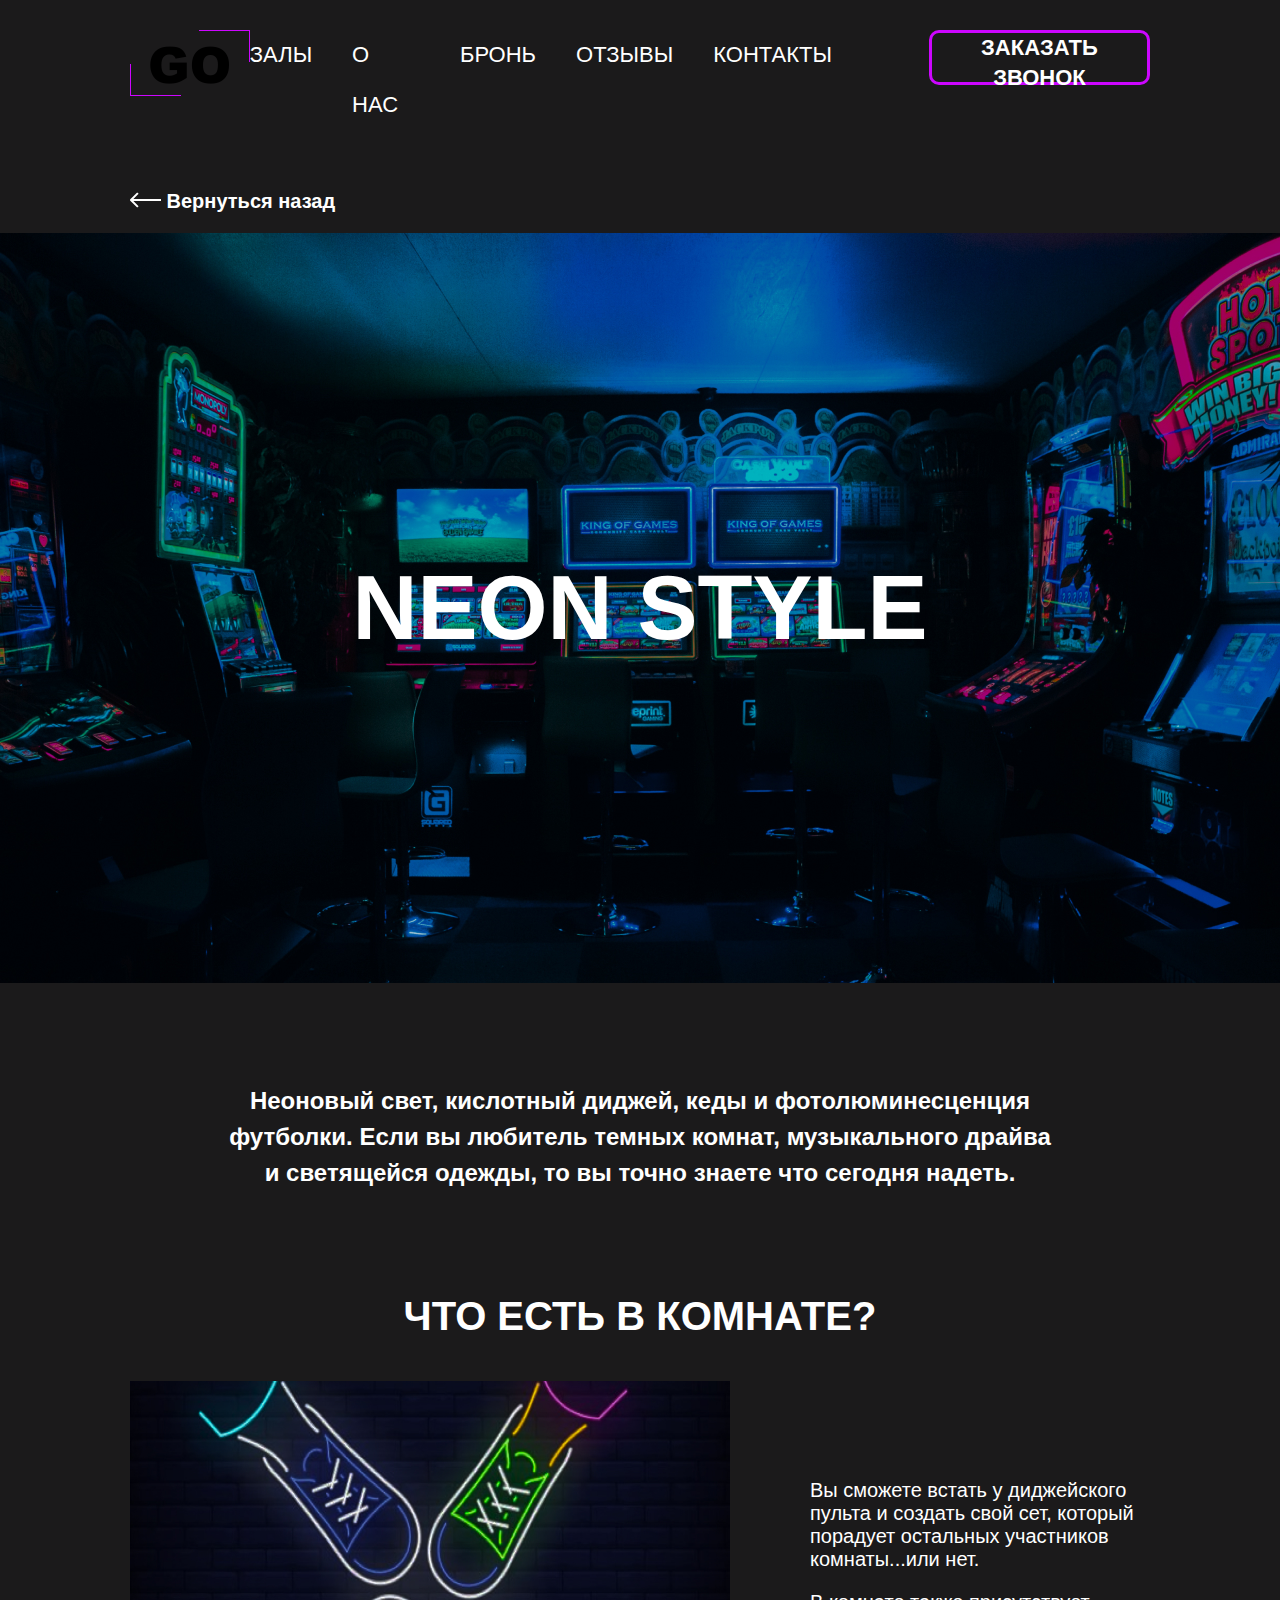
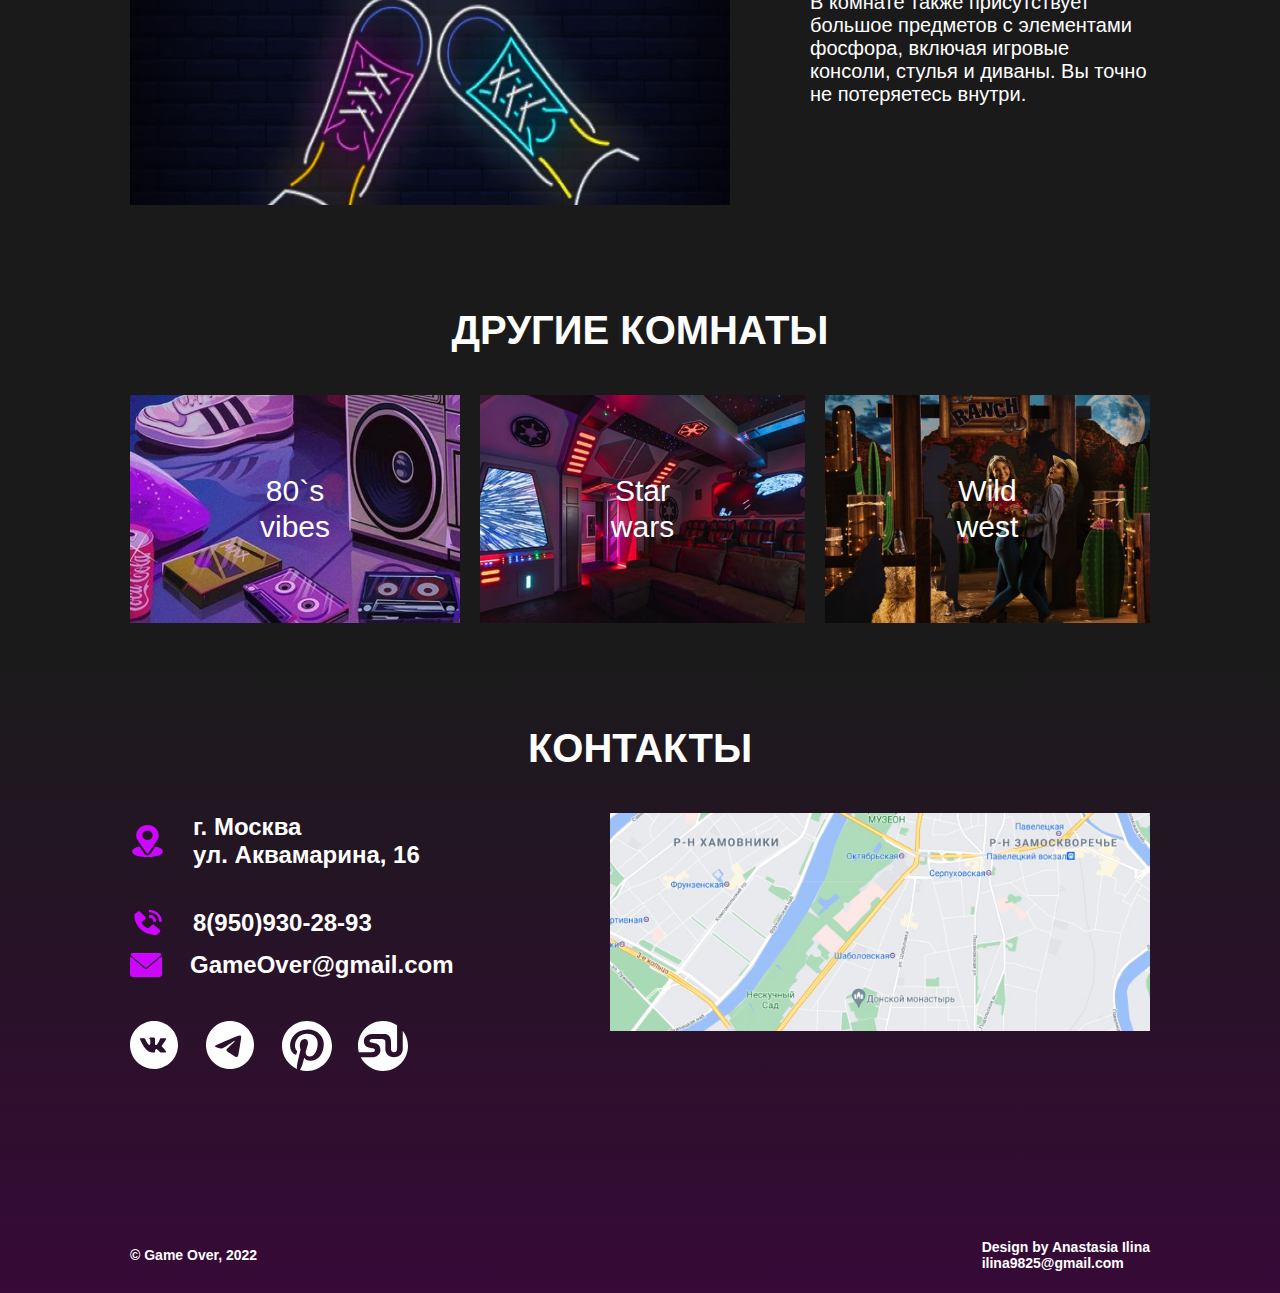
==== neonstyle.html @ 78359717 "course work" ====
<!DOCTYPE html>
<html lang="ru">

<head>
  <meta charset="UTF-8">
  <meta name="viewport" content="width=device-width, initial-scale=1.0">
  <link rel="icon" type="image/svg+xml" href="./img/icon.svg">
  <link rel="icon" type="image/png" href="./img/logo.png">
  <link rel="stylesheet" href="./style/index.css">
  <title>GO</title>

</head>

<body>
  <header class="header">
    <div class="container header__flex-wrapper">
      <button class="header__button-menu">
        <svg width="54" height="29" viewbox="0 0 54 29" fill="currentColor" xmlns="http://www.w3.org/2000/svg">
          <rect width="54" height="5" rx="2" />
          <rect y="12" width="54" height="5" rx="2" />
          <rect y="24" width="31" height="5" rx="2" />
        </svg>
      </button>

      <a href="#" class="header__link">
        <img src="./img/logo.png" alt="Логотип компании" class="header__logo">
      </a>
      <nav class="navigation visually-hidden-480px">
        <ul class="navigation__list visually-hidden-768px">
          <li class="navigation__item">
            <a href="#halls" class="navigation__link">Залы</a>
          </li>
          <li class="navigation__item">
            <a href="#about" class="navigation__link">О нас</a>
          </li>
          <li class="navigation__item">
            <a href="#booking" class="navigation__link">Бронь</a>
          </li>
          <li class="navigation__item">
            <a href="#reviews" class="navigation__link">Отзывы</a>
          </li>
          <li class="navigation__item">
            <a href="#contacts" class="navigation__link">Контакты</a>
          </li>
        </ul>
        <button class="navigation__button-call " type="button">заказать звонок</button>
      </nav>
    </div>
  </header>

  <main class="hall">
    <section class="hall-title">
      <div class="container margin-bottom-container">
        <a href="/index.html" class="hall-title__link-back">
          <svg width="31" height="16" viewBox="0 0 31 16" fill="currentColor" xmlns="http://www.w3.org/2000/svg"
            class="hall__link-back-svg">
            <path
              d="M0.292892 7.29289C-0.0976315 7.68342 -0.0976315 8.31658 0.292892 8.70711L6.65685 15.0711C7.04738 15.4616 7.68054 15.4616 8.07107 15.0711C8.46159 14.6805 8.46159 14.0474 8.07107 13.6569L2.41421 8L8.07107 2.34315C8.46159 1.95262 8.46159 1.31946 8.07107 0.928932C7.68054 0.538408 7.04738 0.538408 6.65685 0.928932L0.292892 7.29289ZM31 7L1 7V9L31 9V7Z"
              fill="white" />
          </svg>
          Вернуться назад</a>
      </div>
      <h2 class="hall__h2 bg__neon-style">neon style</h2>
    </section>

    <section class="hall__section">
      <div class="container ">
        <div class="hall__section-grid">
          <p class="hall__p">Неоновый свет, кислотный диджей, кеды и фотолюминесценция футболки. Если вы любитель темных
            комнат, музыкального драйва
            и светящейся одежды, то вы точно знаете что сегодня надеть.</p>

          <div class="hall__div-wrapper">
            <h3 class="hall__div-wrapper-h3  halls__title">Что есть в комнате?</h3>

            <img src="./img/neon_style.jpg" alt="" class="hall__div-wrapper-img">
            <div class="hall__div-wrapper-div">
              <p class="hall__div-wrapper-p">Вы сможете встать у диджейского пульта и создать свой сет, который порадует
                остальных участников
                комнаты...или нет.</p>

              <p class="hall__div-wrapper-p">В комнате также присутствует большое предметов с элементами фосфора,
                включая игровые консоли, стулья и
                диваны. Вы точно
                не потеряетесь внутри.
              </p>
            </div>
          </div>

          <div class="hall__div-wrapper">
            <h3 class="halls__title hall__div-wrapper-h3">Другие комнаты</h3>
            <ol class="halls__list hall__list">
              <li class="halls__item hall__list-item">
                <a href="./starwars.html" class="halls__item-link halls__item--bg-star-wars hall__list-item-link">Star
                  wars</a>
              </li>
              <li class="halls__item hall__list-item">
                <a href="./vibes.html" class="halls__item-link halls__item--bg-80s-vibe hall__list-item-link">80`s
                  vibes</a>
              </li>
              <li class="halls__item hall__list-item">
                <a href="./wildwest.html" class="halls__item-link halls__item--bg-wild-west hall__list-item-link">Wild
                  west</a>
              </li>
            </ol>
          </div>
        </div>
      </div>
    </section>
  </main>

  <footer class="footer">
    <section id="contacts" class="contacts ">
      <div class="container grid-footer">

        <h3 class="contacts__title">Контакты</h3>
        <img src="./img/map.jpg" alt="" class="contact__img-map">
        <ul class="contacts__list">
          <li class="contact__item location">
            <svg class="contact__item-svg" width="35" height="32" viewBox="0 0 35 32" fill="currentColor"
              xmlns="http://www.w3.org/2000/svg">
              <path
                d="M17.4815 0C11.338 0 6.21411 4.52938 6.21411 10.3125C6.21411 12.5126 6.93645 14.4745 8.32275 16.3129L16.6192 28.1616C17.0217 28.7376 17.9421 28.7365 18.3437 28.1616L26.6762 16.2726C28.0326 14.5175 28.7488 12.4567 28.7488 10.3125C28.7488 4.62619 23.6943 0 17.4815 0ZM17.4815 15C14.6576 15 12.3599 12.8971 12.3599 10.3125C12.3599 7.72794 14.6576 5.625 17.4815 5.625C20.3053 5.625 22.603 7.72794 22.603 10.3125C22.603 12.8971 20.3053 15 17.4815 15Z"
                fill="#CD06FF" />
              <path
                d="M25.4891 21.5435L20.3313 28.9239C18.9962 30.829 15.9593 30.8228 14.6306 28.9257L9.46443 21.5454C4.91897 22.5073 2.11688 24.2693 2.11688 26.375C2.11688 30.0289 10.0333 32 17.4815 32C24.9297 32 32.846 30.0289 32.846 26.375C32.846 24.2678 30.0401 22.5048 25.4891 21.5435Z"
                fill="#CD06FF" />
            </svg>

            <p class="contact__p-address">г. Москва
              ул. Аквамарина, 16</p>
          </li>
          <li class="contact__item phone">
            <svg class="contact__item-svg" width="35" height="32" viewBox="0 0 35 32" fill="currentColor"
              xmlns="http://www.w3.org/2000/svg">
              <path
                d="M29.1358 14.6654H32.0494C32.0494 7.82541 26.4072 2.66675 18.9237 2.66675V5.33341C24.8412 5.33341 29.1358 9.25741 29.1358 14.6654Z"
                fill="#CD06FF" />
              <path
                d="M18.9382 10.6667C22.0019 10.6667 23.3086 11.8627 23.3086 14.6667H26.2222C26.2222 10.3667 23.6364 7.99999 18.9382 7.99999V10.6667ZM23.9234 17.924C23.6435 17.6911 23.2756 17.5669 22.8975 17.5776C22.5194 17.5883 22.1607 17.7331 21.897 17.9813L18.4109 21.2627C17.5718 21.116 15.8848 20.6347 14.1483 19.0493C12.4118 17.4587 11.8859 15.9107 11.73 15.148L15.3123 11.956C15.5839 11.7148 15.7422 11.3864 15.7539 11.0403C15.7656 10.6941 15.6297 10.3574 15.3749 10.1013L9.9921 4.68399C9.73722 4.42714 9.38298 4.27133 9.00462 4.24967C8.62625 4.22801 8.25356 4.3422 7.9657 4.56799L4.80447 7.04933C4.55261 7.28068 4.40228 7.58859 4.382 7.91466C4.36015 8.24799 3.94351 16.144 10.6331 22.2693C16.469 27.6093 23.7792 28 25.7924 28C26.0867 28 26.2674 27.992 26.3154 27.9893C26.6716 27.9711 27.0079 27.8329 27.2594 27.6013L29.9691 24.7067C30.2159 24.4434 30.341 24.1024 30.3176 23.7561C30.2942 23.4098 30.1242 23.0855 29.8438 22.852L23.9234 17.924Z"
                fill="#CD06FF" />
            </svg>
            <a href="tel:89509302893" class="contact__link">8(950)930-28-93</a>
          </li>
          <li class="contact__item">
            <svg class="contact__item-svg" width="32" height="32" viewBox="0 0 32 32" fill="currentColor"
              xmlns="http://www.w3.org/2000/svg">
              <path
                d="M0.668024 5.94725C5.0599 9.66669 12.7663 16.2103 15.0313 18.2506C15.3353 18.526 15.6615 18.666 16 18.666C16.3379 18.666 16.6635 18.5273 16.9668 18.2533C19.2338 16.2109 26.9401 9.66669 31.3321 5.94725C31.6055 5.71612 31.6472 5.30987 31.4258 5.02731C30.9141 4.37437 30.1511 4 29.3333 4H2.66671C1.84902 4 1.08596 4.37438 0.574274 5.02738C0.352899 5.30988 0.394587 5.71612 0.668024 5.94725Z"
                fill="#CD06FF" />
              <path
                d="M31.6133 7.96303C31.377 7.85303 31.099 7.89141 30.9024 8.05941C26.0319 12.1883 19.8158 17.4807 17.86 19.243C16.7623 20.2338 15.2389 20.2338 14.1386 19.2417C12.054 17.3634 5.0735 11.4292 1.09763 8.05934C0.899688 7.89134 0.621063 7.85428 0.386687 7.96297C0.151062 8.07241 0 8.30809 0 8.56784V25.3335C0 26.8042 1.19594 28.0002 2.66669 28.0002H29.3334C30.8041 28.0002 32 26.8042 32 25.3335V8.56784C32 8.30809 31.8489 8.07178 31.6133 7.96303Z"
                fill="#CD06FF" />
            </svg>
            <a href="mailto:GameOver@gmail.com" class="contact__link">GameOver@gmail.com</a>
          </li>
        </ul>

        <ul class="contacts__list-social">
          <li class="contact__item-social">
            <a href="https://vk.com/" target="_blank" class="contact__link-social">
              <svg class="contact__item-social-svg" width="50" height="50" viewbox="0 0 50 50" fill="currentColor"
                xmlns="http://www.w3.org/2000/svg">
                <path
                  d="M23.9999 0C10.7449 0 -0.00012207 10.745 -0.00012207 24C-0.00012207 37.255 10.7449 48 23.9999 48C37.2549 48 47.9999 37.255 47.9999 24C47.9999 10.745 37.2549 0 23.9999 0ZM33.2299 27.0775C33.2299 27.0775 35.3524 29.1725 35.8749 30.145C35.8899 30.165 35.8974 30.185 35.9024 30.195C36.1149 30.5525 36.1649 30.83 36.0599 31.0375C35.8849 31.3825 35.2849 31.5525 35.0799 31.5675H31.3299C31.0699 31.5675 30.5249 31.5 29.8649 31.045C29.3574 30.69 28.8574 30.1075 28.3699 29.54C27.6424 28.695 27.0124 27.965 26.3774 27.965C26.2967 27.9649 26.2166 27.9775 26.1399 28.0025C25.6599 28.1575 25.0449 28.8425 25.0449 30.6675C25.0449 31.2375 24.5949 31.565 24.2774 31.565H22.5599C21.9749 31.565 18.9274 31.36 16.2274 28.5125C12.9224 25.025 9.94738 18.03 9.92238 17.965C9.73488 17.5125 10.1224 17.27 10.5449 17.27H14.3324C14.8374 17.27 15.0024 17.5775 15.1174 17.85C15.2524 18.1675 15.7474 19.43 16.5599 20.85C17.8774 23.165 18.6849 24.105 19.3324 24.105C19.4538 24.1036 19.573 24.0727 19.6799 24.015C20.5249 23.545 20.3674 20.5325 20.3299 19.9075C20.3299 19.79 20.3274 18.56 19.8949 17.97C19.5849 17.5425 19.0574 17.38 18.7374 17.32C18.8669 17.1413 19.0375 16.9964 19.2349 16.8975C19.8149 16.6075 20.8599 16.565 21.8974 16.565H22.4749C23.5999 16.58 23.8899 16.6525 24.2974 16.755C25.1224 16.9525 25.1399 17.485 25.0674 19.3075C25.0449 19.825 25.0224 20.41 25.0224 21.1C25.0224 21.25 25.0149 21.41 25.0149 21.58C24.9899 22.5075 24.9599 23.56 25.6149 23.9925C25.7003 24.0461 25.799 24.0746 25.8999 24.075C26.1274 24.075 26.8124 24.075 28.6674 20.8925C29.2395 19.8681 29.7366 18.8037 30.1549 17.7075C30.1924 17.6425 30.3024 17.4425 30.4324 17.365C30.5283 17.3161 30.6347 17.2912 30.7424 17.2925H35.1949C35.6799 17.2925 36.0124 17.365 36.0749 17.5525C36.1849 17.85 36.0549 18.7575 34.0224 21.51L33.1149 22.7075C31.2724 25.1225 31.2724 25.245 33.2299 27.0775Z" />
              </svg>
            </a>
          </li>
          <li class="contact__item-social">
            <a href="https://web.tlgrm.app/" target="_blank" class="contact__link-social">
              <svg class="contact__item-social-svg" width="50" height="50" viewBox="0 0 50 50" fill="currentColor"
                xmlns="http://www.w3.org/2000/svg">
                <path
                  d="M47.9999 24C47.9999 30.3652 45.4713 36.4697 40.9704 40.9706C36.4696 45.4714 30.3651 48 23.9999 48C17.6347 48 11.5302 45.4714 7.02932 40.9706C2.52844 36.4697 -0.00012207 30.3652 -0.00012207 24C-0.00012207 17.6348 2.52844 11.5303 7.02932 7.02944C11.5302 2.52856 17.6347 0 23.9999 0C30.3651 0 36.4696 2.52856 40.9704 7.02944C45.4713 11.5303 47.9999 17.6348 47.9999 24ZM24.8609 17.718C22.5269 18.69 17.8589 20.7 10.8629 23.748C9.72888 24.198 9.13188 24.642 9.07788 25.074C8.98788 25.803 9.90288 26.091 11.1479 26.484L11.6729 26.649C12.8969 27.048 14.5469 27.513 15.4019 27.531C16.1819 27.549 17.0489 27.231 18.0059 26.571C24.5429 22.158 27.9179 19.929 28.1279 19.881C28.2779 19.845 28.4879 19.803 28.6259 19.929C28.7669 20.052 28.7519 20.289 28.7369 20.352C28.6469 20.739 25.0559 24.075 23.1989 25.803C22.6199 26.343 22.2089 26.724 22.1249 26.811C21.9399 27 21.7519 27.1861 21.5609 27.369C20.4209 28.467 19.5689 29.289 21.6059 30.633C22.5869 31.281 23.3729 31.812 24.1559 32.346C25.0079 32.928 25.8599 33.507 26.9639 34.233C27.2429 34.413 27.5129 34.608 27.7739 34.794C28.7669 35.502 29.6639 36.138 30.7649 36.036C31.4069 35.976 32.0699 35.376 32.4059 33.576C33.2009 29.325 34.7639 20.118 35.1239 16.323C35.1458 16.0075 35.1328 15.6906 35.0849 15.378C35.0566 15.1258 34.9346 14.8934 34.7429 14.727C34.4699 14.5386 34.1445 14.4409 33.8129 14.448C32.9129 14.463 31.5239 14.946 24.8609 17.718Z" />
              </svg>
            </a>
          </li>
          <li class="contact__item-social">
            <a href="https://ru.pinterest.com/" target="_blank" class="contact__link-social">
              <svg class="contact__item-social-svg" width="50" height="50" viewBox="0 0 50 50" fill="currentColor"
                xmlns="http://www.w3.org/2000/svg">
                <path
                  d="M25.0005 0C11.1947 0 -0.000152588 11.1936 -0.000152588 25.0006C-0.000152588 35.2378 6.15562 44.0314 14.9646 47.8981C14.8941 46.1526 14.9511 44.0558 15.3998 42.159C15.8806 40.1282 18.6165 28.5359 18.6165 28.5359C18.6165 28.5359 17.8178 26.9397 17.8178 24.5808C17.8178 20.8763 19.9652 18.1077 22.6383 18.1077C24.912 18.1077 26.0107 19.8154 26.0107 21.8609C26.0107 24.1468 24.5537 27.5635 23.8037 30.7327C23.1768 33.3859 25.1338 35.5481 27.7498 35.5481C32.4864 35.5481 35.6761 29.4647 35.6761 22.2558C35.6761 16.7782 31.9864 12.6769 25.2742 12.6769C17.6902 12.6769 12.9659 18.3321 12.9659 24.6487C12.9659 26.8282 13.6082 28.3635 14.6146 29.5513C15.0768 30.0981 15.1409 30.318 14.9736 30.9462C14.8537 31.4058 14.5781 32.5128 14.4646 32.9519C14.2986 33.5853 13.7857 33.8109 13.2127 33.5776C9.71972 32.1513 8.0928 28.3263 8.0928 24.0263C8.0928 16.9237 14.0819 8.40898 25.9601 8.40898C35.5056 8.40898 41.7877 15.316 41.7877 22.732C41.7877 32.5378 36.3351 39.8647 28.2979 39.8647C25.5998 39.8647 23.0607 38.4051 22.1909 36.7487C22.1909 36.7487 20.7396 42.5077 20.4325 43.6218C19.9024 45.5494 18.8646 47.4763 17.9159 48.9769C20.2162 49.6571 22.6024 50.0025 25.0011 50.0026C38.8063 50.0013 49.9998 38.8071 49.9998 25.0006C49.9998 11.1936 38.8063 0 25.0005 0Z" />
              </svg>
            </a>
          </li>
          <li class="contact__item-social">
            <a href="https://www.stumbleupon.com/" target="_blank" class="contact__link-social">
              <svg class="contact__item-social-svg" width="50" height="50" viewBox="0 0 50 50" fill="currentColor"
                xmlns="http://www.w3.org/2000/svg">
                <path fill-rule="evenodd" clip-rule="evenodd"
                  d="M44.7441 9.66919C48.1583 14.0494 50.0085 19.4463 49.9999 24.9999C49.9999 38.8051 38.805 49.9999 25.0006 49.9999C15.2871 49.9999 6.86597 44.4576 2.72751 36.3647H13.6237C18.816 36.3647 22.4429 33.566 22.4429 29.0923C22.4429 19.6108 11.5051 23.4737 11.5051 20.1089C11.5051 18.4878 12.8057 17.898 15.1858 17.898H22.7692C24.8711 17.898 27.3435 18.275 27.3435 20.5685V28.1243C27.3435 33.5955 31.6159 36.364 36.0441 36.364C40.548 36.364 44.7435 33.5955 44.7435 28.1243V9.66919H44.7441Z" />
                <path fill-rule="evenodd" clip-rule="evenodd"
                  d="M25.0005 2.43241e-05C30.0173 -0.00698868 34.919 1.50262 39.0626 4.33079V28.3013C39.0626 29.9628 37.7037 31.3224 36.0447 31.3224C34.3838 31.3224 33.0261 29.9628 33.0261 28.3013V21.1186C33.0261 15.3846 30.1242 12.9994 26.3447 12.9994H14.0441C9.59088 12.9994 5.89665 15.834 5.89665 20.3289C5.89665 22.6289 6.8819 25.9994 11.5415 26.8353C15.337 27.5186 16.8351 27.3199 16.8351 29.3506C16.8351 31.3224 14.6261 31.3224 11.7101 31.3224H0.808189C0.269676 29.2582 -0.0019826 27.1334 -0.000143311 25C-0.000143311 11.1981 11.196 2.43241e-05 25.0005 2.43241e-05Z" />
              </svg>
            </a>
          </li>
        </ul>
        <div class="contacts__wrapper">
          <p class="contacts__wrapper-p">© Game Over, 2022</p>
          <p class="contacts__wrapper-p">Design by Anastasia Ilina
            ilina9825@gmail.com
          </p>
        </div>

      </div>
    </section>
  </footer>
</body>

</html>
---- style/index.css ----
@import "./var.css";
@import "./normalize.css";
@import "./global.css";
@import "./style.css";
@import "./navigate.css";
@import "./faq.css";
@import "./banner.css";
@import "./halls.css";
@import "./contacts.css";
@import "./about.css";
@import "./booking.css";
@import "./request-call__form.css";
@import "./reviews.css";
@import "./our-services.css";
@import "./hall.css";
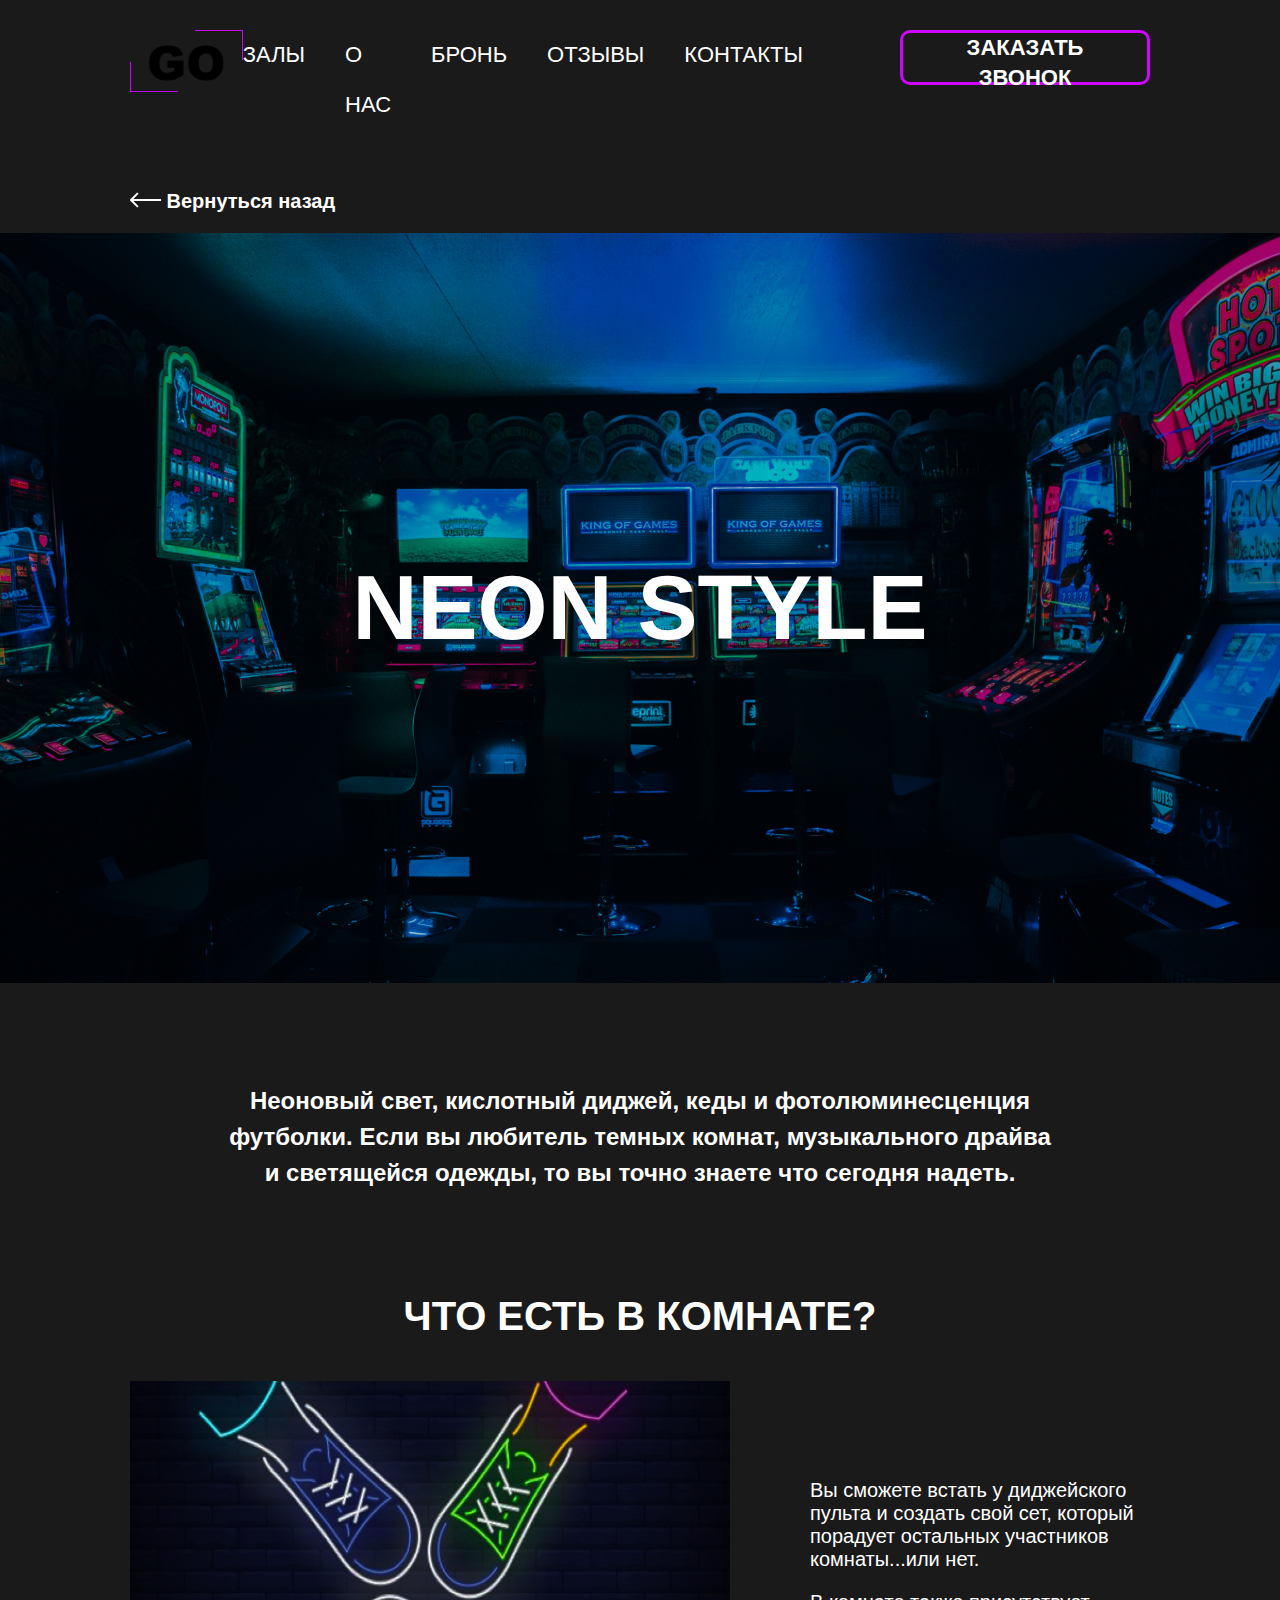
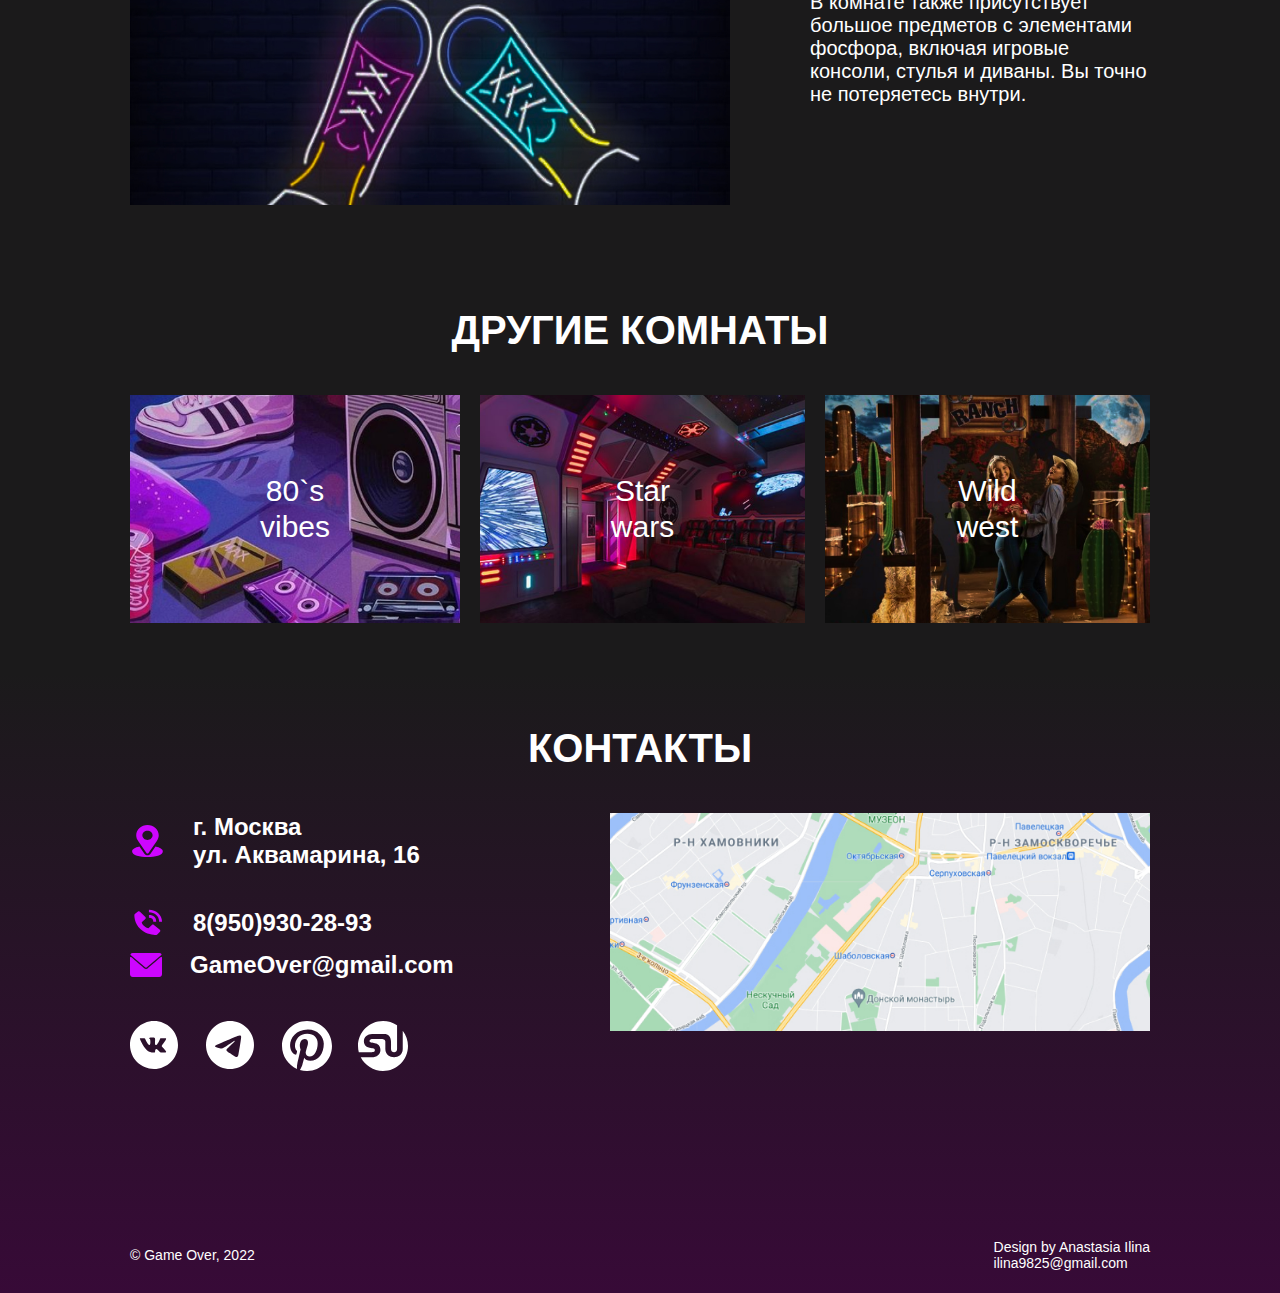
==== commit cf1a9c8c: "fix" ====
--- a/neonstyle.html
+++ b/neonstyle.html
@@ -15,7 +15,7 @@
   <header class="header">
     <div class="container header__flex-wrapper">
       <button class="header__button-menu">
-        <svg width="54" height="29" viewbox="0 0 54 29" fill="currentColor" xmlns="http://www.w3.org/2000/svg">
+        <svg viewbox="0 0 54 29" fill="currentColor" xmlns="http://www.w3.org/2000/svg">
           <rect width="54" height="5" rx="2" />
           <rect y="12" width="54" height="5" rx="2" />
           <rect y="24" width="31" height="5" rx="2" />
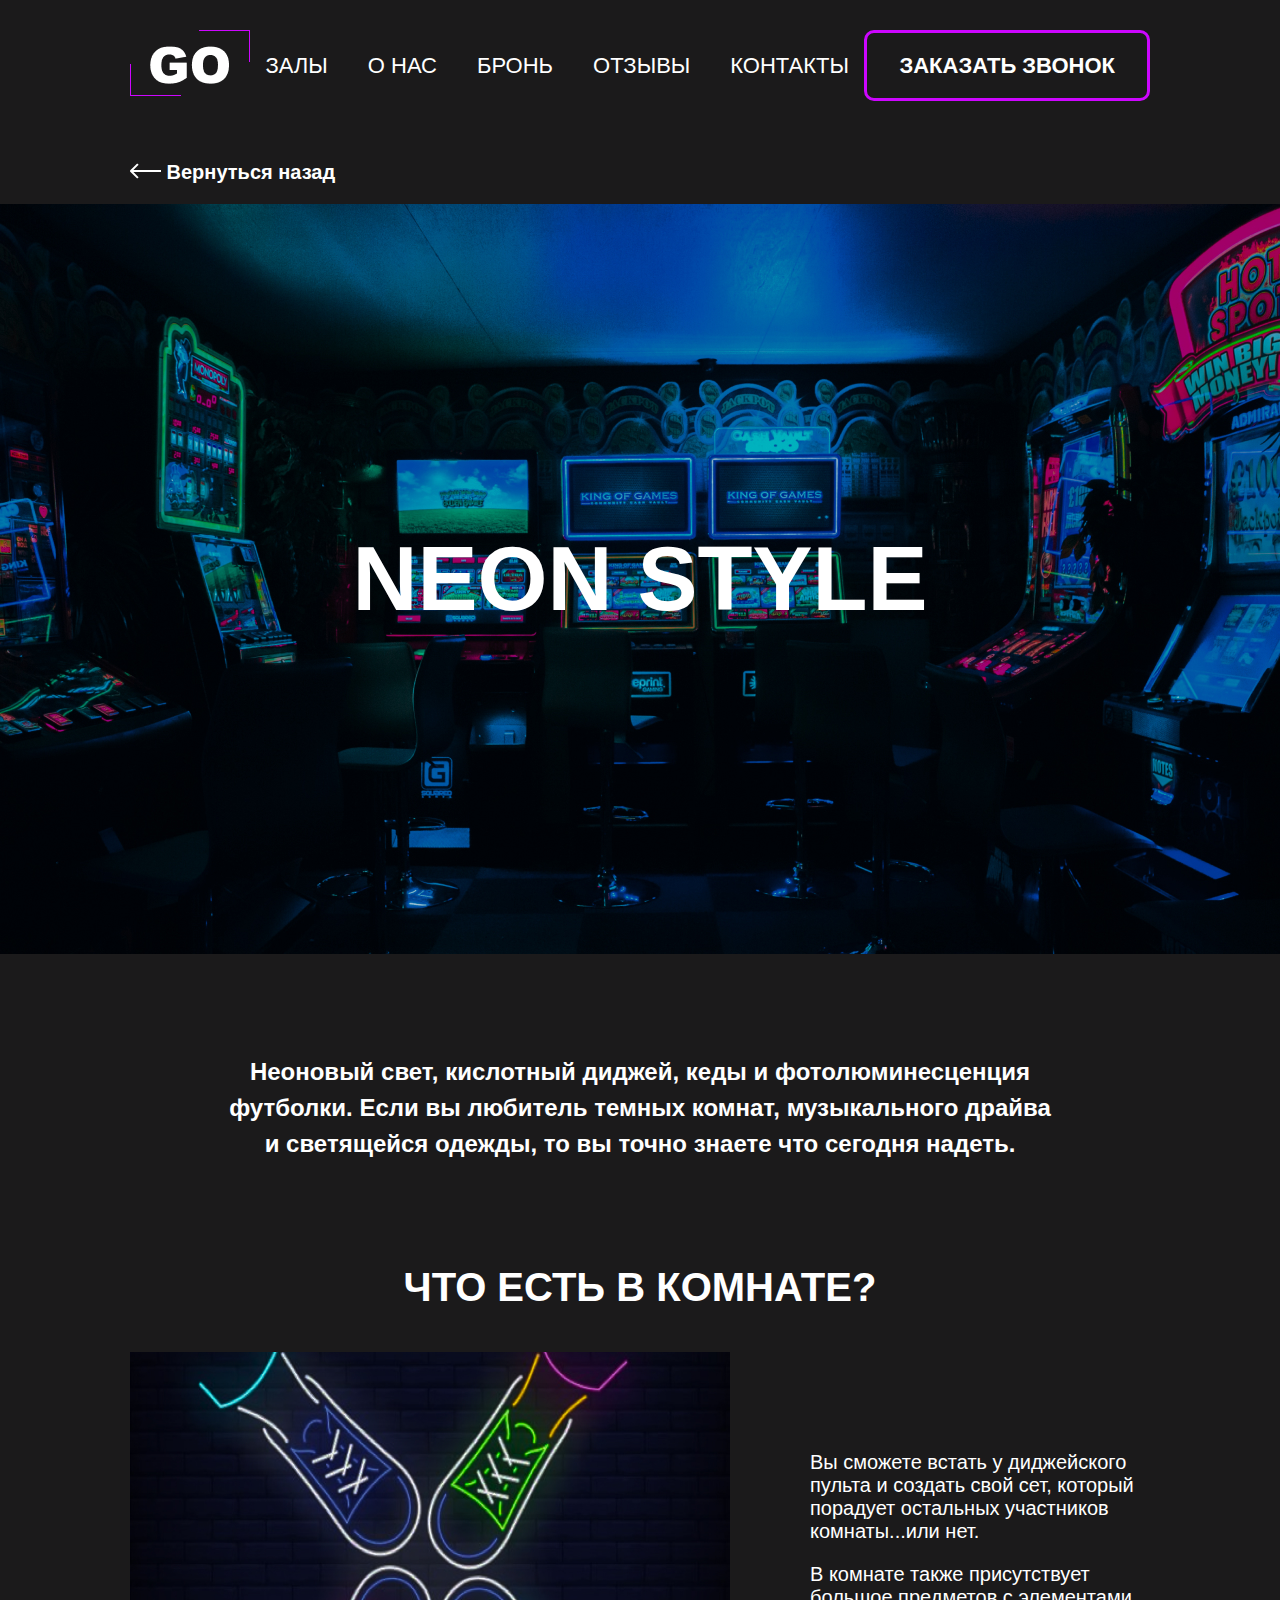
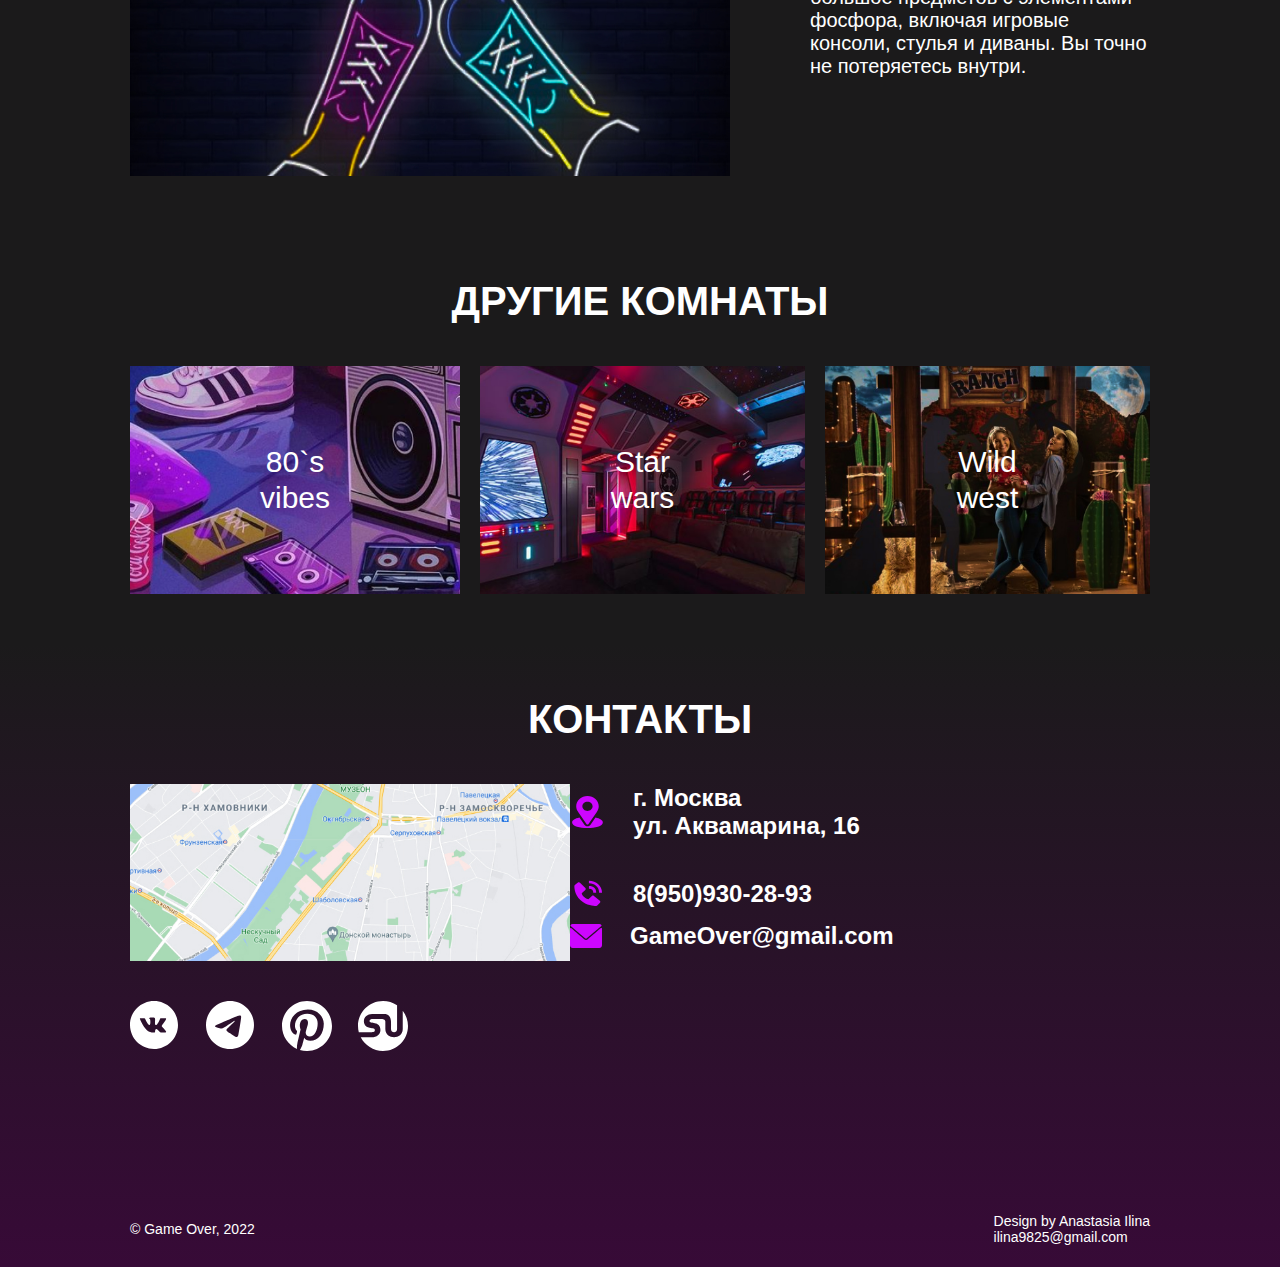
==== commit 0e5ec417: "fix" ====
--- a/neonstyle.html
+++ b/neonstyle.html
@@ -15,17 +15,20 @@
   <header class="header">
     <div class="container header__flex-wrapper">
       <button class="header__button-menu">
-        <svg viewbox="0 0 54 29" fill="currentColor" xmlns="http://www.w3.org/2000/svg">
+        <svg viewbox="0 0 54 29" fill="currentColor" xmlns="http://www.w3.org/2000/svg" class="header__button-menu-svg">
           <rect width="54" height="5" rx="2" />
           <rect y="12" width="54" height="5" rx="2" />
           <rect y="24" width="31" height="5" rx="2" />
         </svg>
+        <svg viewBox="0 0 42 42" fill="currentColor" xmlns="http://www.w3.org/2000/svg" class="header__button-menu-svg">
+          <rect y="38.1838" width="54" height="5" rx="2" transform="rotate(-45 0 38.1838)" fill="#6C0287" />
+          <rect x="3.53564" width="54" height="5" rx="2" transform="rotate(45 3.53564 0)" fill="#6C0287" />
+        </svg>
       </button>
-
       <a href="#" class="header__link">
         <img src="./img/logo.png" alt="Логотип компании" class="header__logo">
       </a>
-      <nav class="navigation visually-hidden-480px">
+      <nav class="navigation visually-hidden-480px ">
         <ul class="navigation__list visually-hidden-768px">
           <li class="navigation__item">
             <a href="#halls" class="navigation__link">Залы</a>
@@ -42,9 +45,10 @@
           <li class="navigation__item">
             <a href="#contacts" class="navigation__link">Контакты</a>
           </li>
+          <button class="navigation__button-call visually-hidden" type="button">заказать звонок</button>
         </ul>
-        <button class="navigation__button-call " type="button">заказать звонок</button>
       </nav>
+      <button class="navigation__button-call visually-hidden-480px" type="button">заказать звонок</button>
     </div>
   </header>
 
--- a/style/index.css
+++ b/style/index.css
@@ -1,7 +1,6 @@
 @import "./var.css";
 @import "./normalize.css";
 @import "./global.css";
-@import "./style.css";
 @import "./navigate.css";
 @import "./faq.css";
 @import "./banner.css";
@@ -13,3 +12,4 @@
 @import "./reviews.css";
 @import "./our-services.css";
 @import "./hall.css";
+@import "./modal.css";
